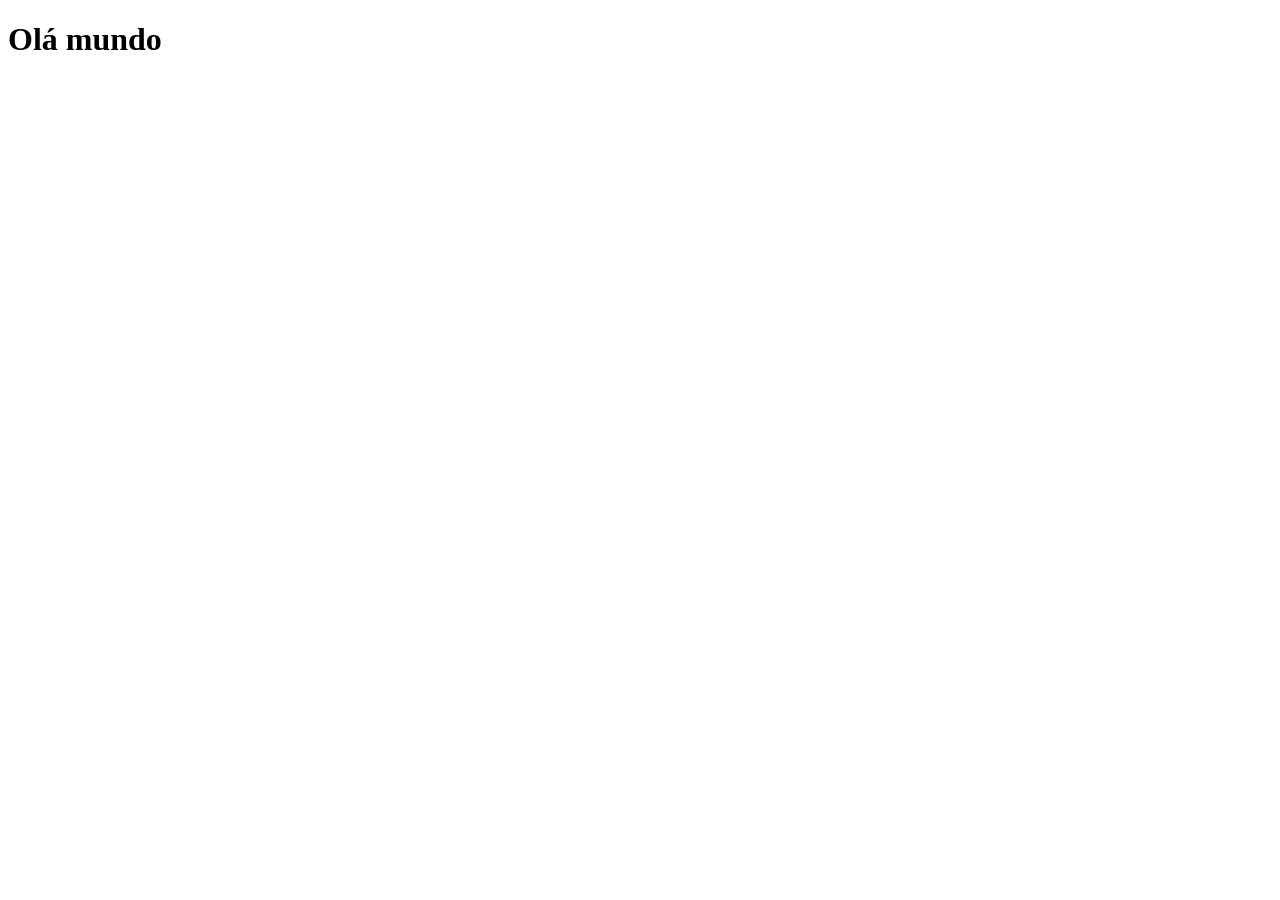
==== index.html @ 3ae0f40a "Aula - Olá Mundo" ====
<!DOCTYPE html>
<html lang="en">
<head>
    <meta charset="UTF-8">
    <meta name="viewport" content="width=, initial-scale=1.0">
    <title>Document</title>
</head>
<body>
    <h1>Olá mundo</h1>
</body>
</html>
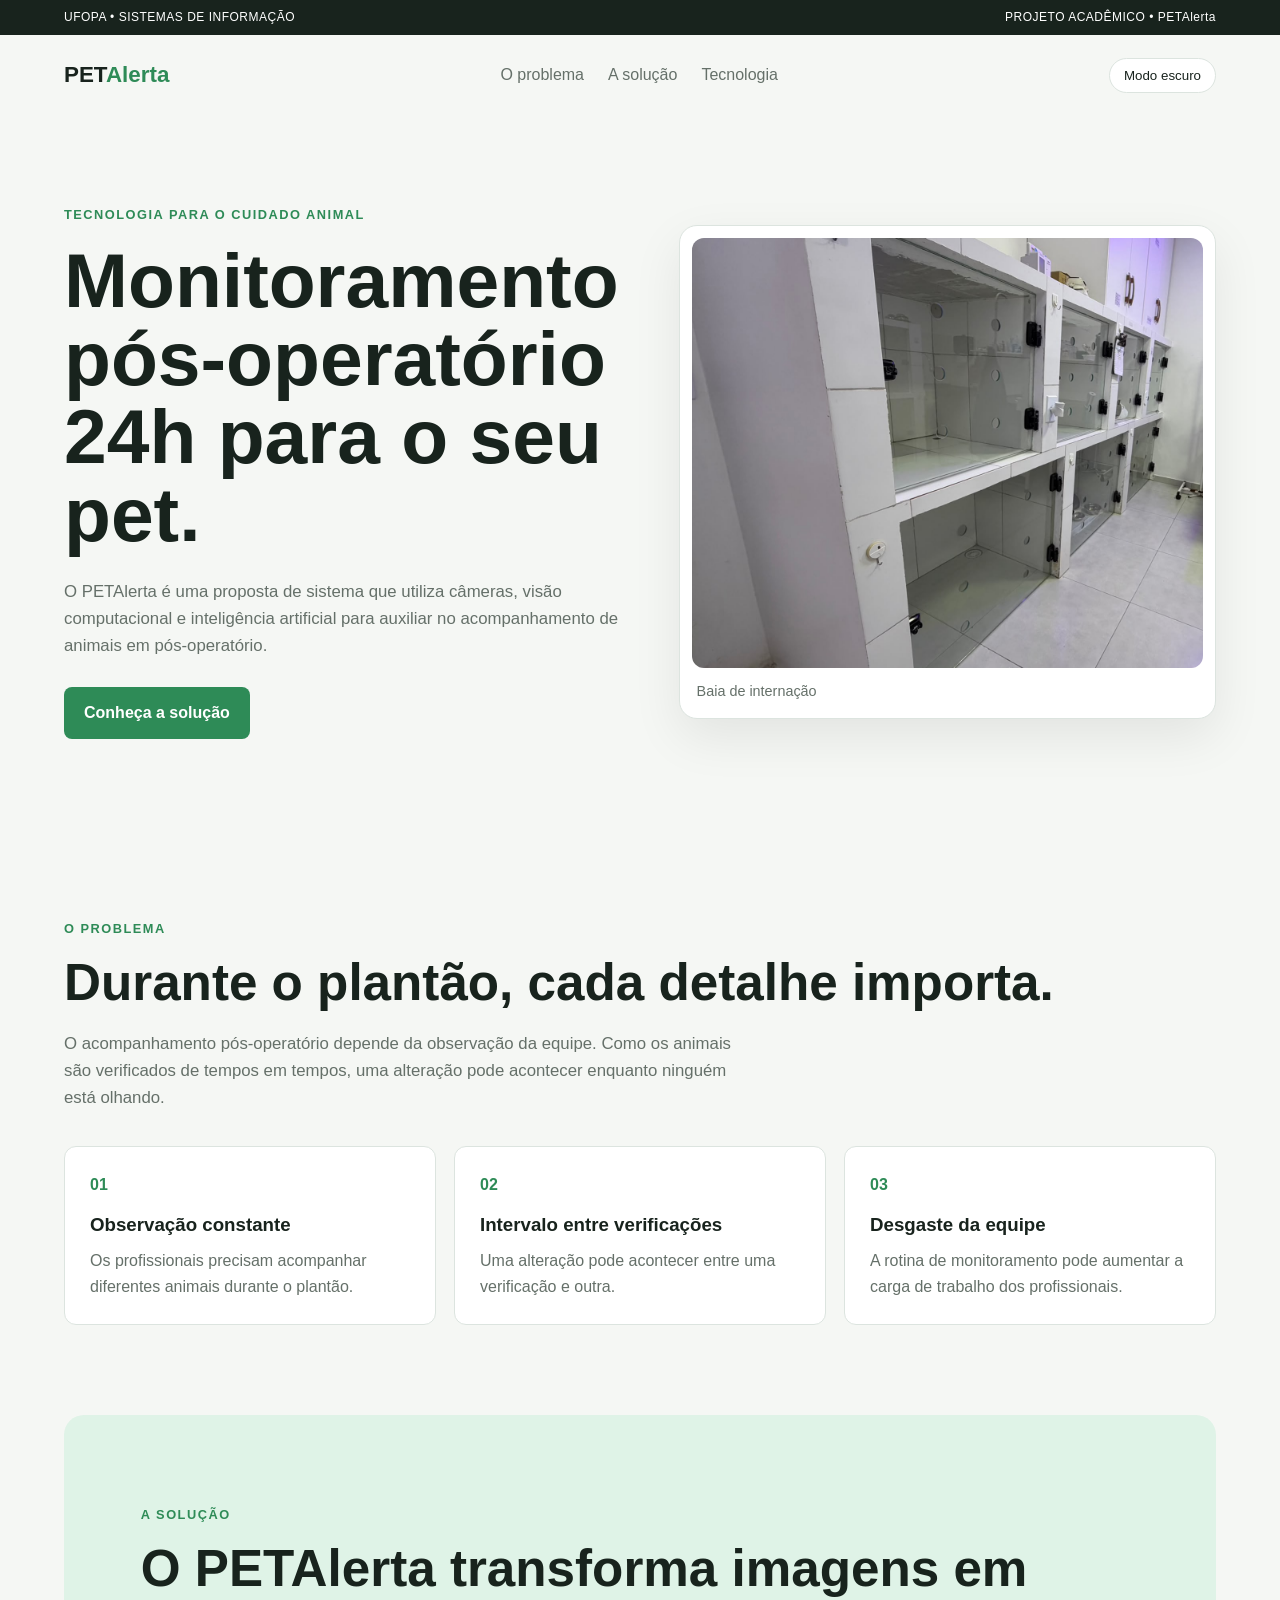
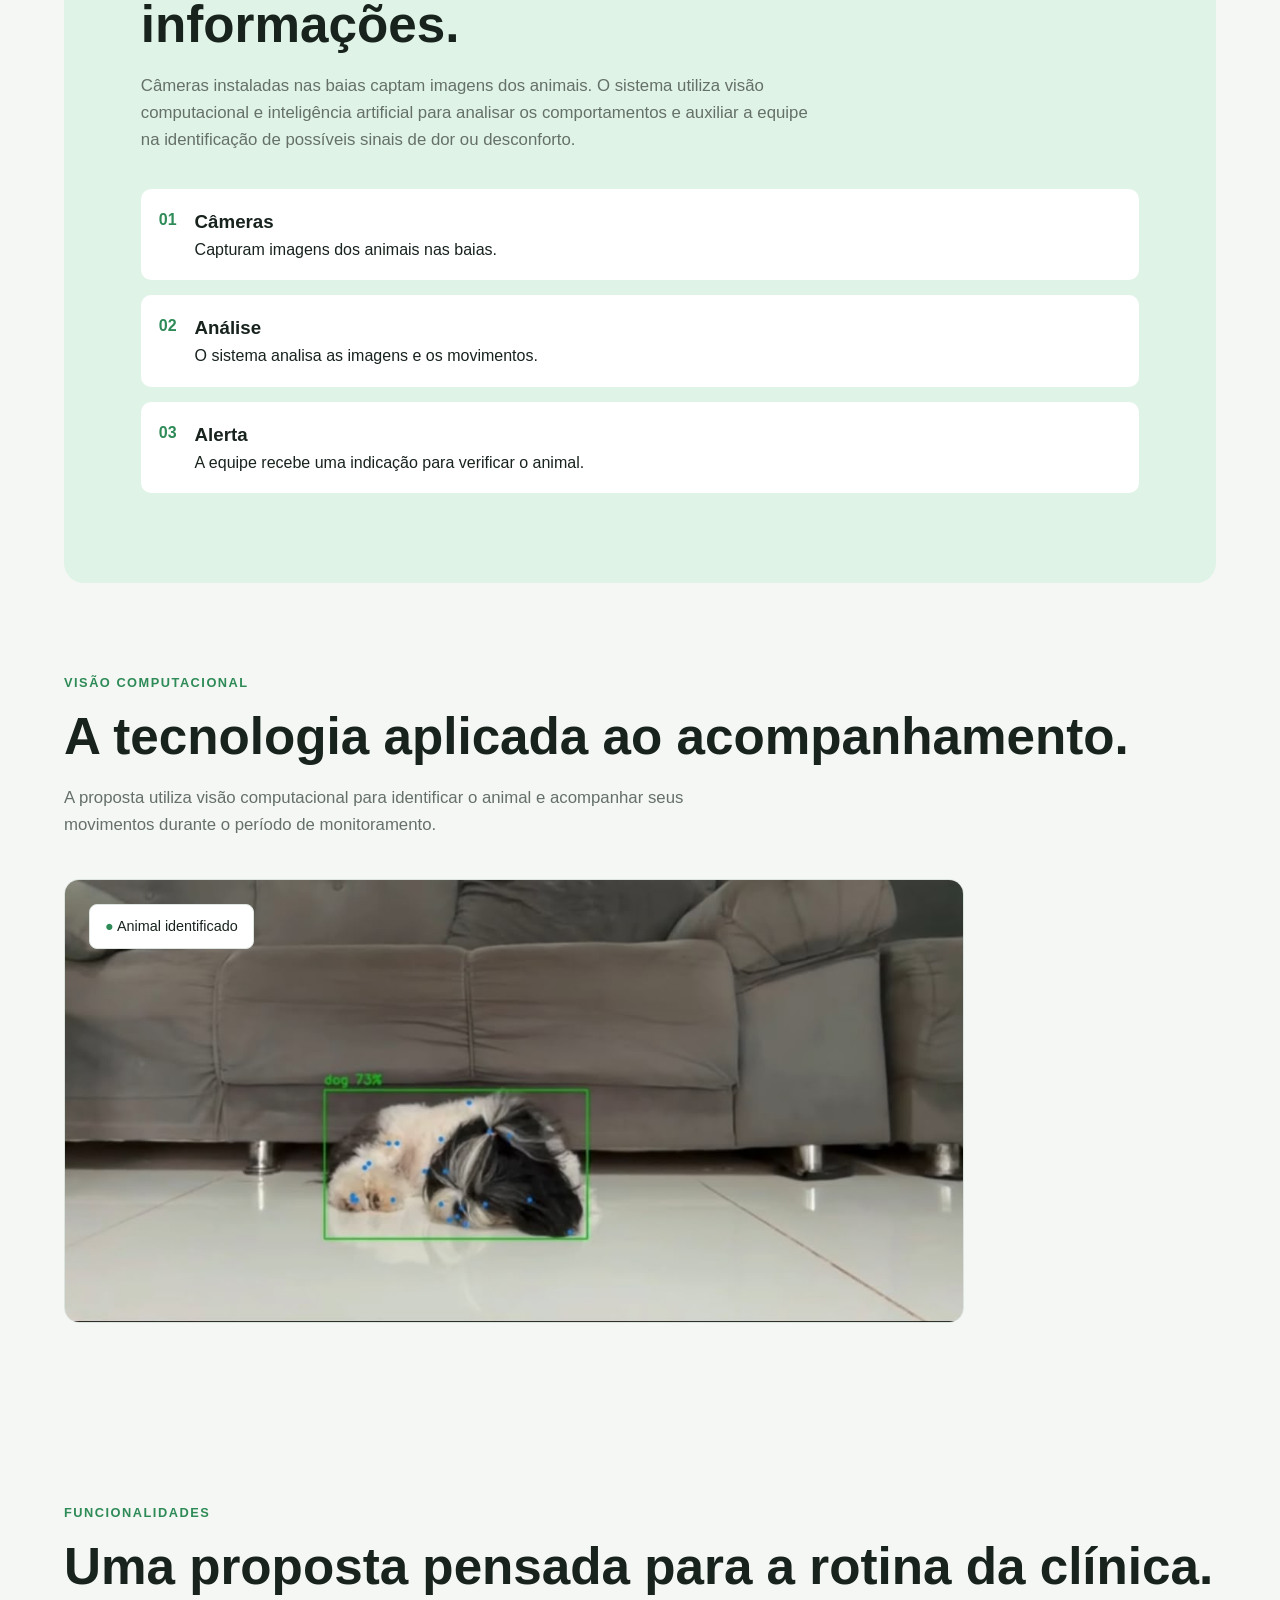
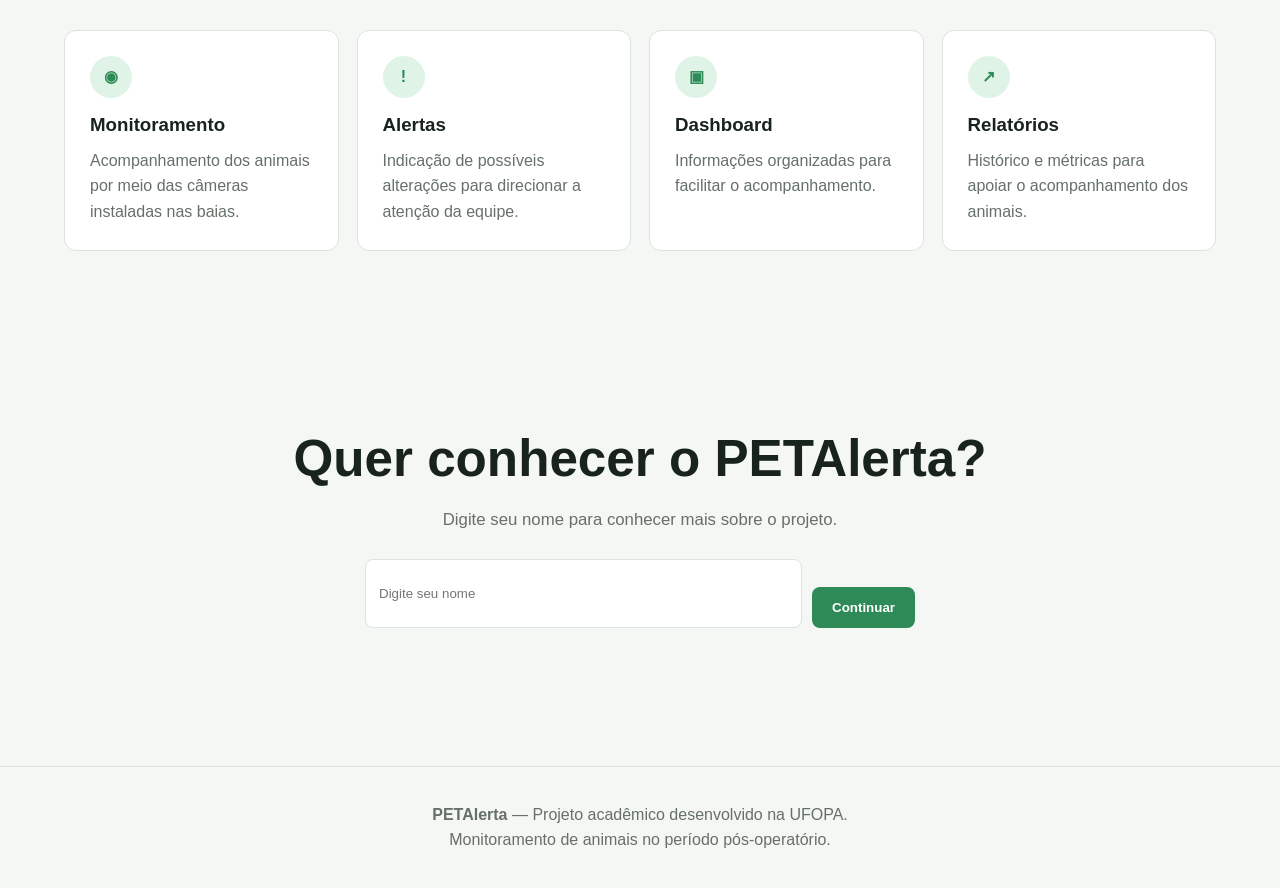
==== commit efa4b861: "Adiciona prova, landing page sobre o PETAlerta" ====
--- a/index.html
+++ b/index.html
@@ -1,11 +1,462 @@
 <!DOCTYPE html>
-<html lang="en">
+<html lang="pt-BR">
+
 <head>
+
+    <!-- Define a codificação -->
     <meta charset="UTF-8">
-    <meta name="viewport" content="width=, initial-scale=1.0">
-    <title>Document</title>
+
+    <!-- Adapta para celular -->
+    <meta name="viewport" content="width=device-width, initial-scale=1.0">
+
+    <!-- Título -->
+    <title>PETAlerta | Monitoramento Pós-Operatório</title>
+
+    <!-- Conecta o CSS -->
+    <link rel="stylesheet" href="estilo.css">
+
 </head>
+
 <body>
-    <h1>Olá mundo</h1>
+
+    <!-- Barra superior -->
+    <div class="barra-superior">
+
+        <div>
+            UFOPA • SISTEMAS DE INFORMAÇÃO
+        </div>
+
+        <div>
+            PROJETO ACADÊMICO • PETAlerta
+        </div>
+
+    </div>
+
+
+    <!-- Cabeçalho -->
+    <header class="cabecalho">
+
+        <!-- Logo -->
+        <a href="#inicio" class="logo">
+            PET<span>Alerta</span>
+        </a>
+
+        <!-- Menu -->
+        <nav class="menu">
+            <a href="#problema">O problema</a>
+            <a href="#solucao">A solução</a>
+            <a href="#tecnologia">Tecnologia</a>
+        </nav>
+
+        <!-- Botão do tema -->
+        <button id="botaoTema" class="botao-tema">
+            Modo escuro
+        </button>
+
+    </header>
+
+
+    <!-- Conteúdo principal -->
+    <main>
+
+        <!-- Apresentação -->
+        <section id="inicio" class="hero">
+
+            <div class="hero-texto">
+
+                <p class="etiqueta">
+                    TECNOLOGIA PARA O CUIDADO ANIMAL
+                </p>
+
+                <h1>
+                    Monitoramento pós-operatório 24h para o seu pet.
+                </h1>
+
+                <p class="descricao">
+                    O PETAlerta é uma proposta de sistema que utiliza câmeras,
+                    visão computacional e inteligência artificial para auxiliar
+                    no acompanhamento de animais em pós-operatório.
+                </p>
+
+                <a href="#solucao" class="botao-principal">
+                    Conheça a solução
+                </a>
+
+            </div>
+
+
+            <!-- Foto da baia -->
+            <div class="imagem-principal">
+
+                <img
+                    src="imagens/baia.jpeg"
+                    alt="Baia utilizada para internação de animais"
+                >
+
+                <div class="legenda-imagem">
+                    Baia de internação
+                </div>
+
+            </div>
+
+        </section>
+
+
+        <!-- Problema -->
+        <section id="problema" class="secao">
+
+            <p class="etiqueta">
+                O PROBLEMA
+            </p>
+
+            <h2>
+                Durante o plantão, cada detalhe importa.
+            </h2>
+
+            <p class="texto-secao">
+                O acompanhamento pós-operatório depende da observação
+                da equipe. Como os animais são verificados de tempos em
+                tempos, uma alteração pode acontecer enquanto ninguém
+                está olhando.
+            </p>
+
+
+            <div class="cards">
+
+                <article class="card">
+
+                    <span class="numero">
+                        01
+                    </span>
+
+                    <h3>
+                        Observação constante
+                    </h3>
+
+                    <p>
+                        Os profissionais precisam acompanhar diferentes
+                        animais durante o plantão.
+                    </p>
+
+                </article>
+
+
+                <article class="card">
+
+                    <span class="numero">
+                        02
+                    </span>
+
+                    <h3>
+                        Intervalo entre verificações
+                    </h3>
+
+                    <p>
+                        Uma alteração pode acontecer entre uma verificação
+                        e outra.
+                    </p>
+
+                </article>
+
+
+                <article class="card">
+
+                    <span class="numero">
+                        03
+                    </span>
+
+                    <h3>
+                        Desgaste da equipe
+                    </h3>
+
+                    <p>
+                        A rotina de monitoramento pode aumentar a carga
+                        de trabalho dos profissionais.
+                    </p>
+
+                </article>
+
+            </div>
+
+        </section>
+
+
+        <!-- Solução -->
+        <section id="solucao" class="secao destaque">
+
+            <p class="etiqueta">
+                A SOLUÇÃO
+            </p>
+
+            <h2>
+                O PETAlerta transforma imagens em informações.
+            </h2>
+
+            <p class="texto-secao">
+                Câmeras instaladas nas baias captam imagens dos animais.
+                O sistema utiliza visão computacional e inteligência
+                artificial para analisar os comportamentos e auxiliar
+                a equipe na identificação de possíveis sinais de dor
+                ou desconforto.
+            </p>
+
+
+            <!-- Etapas -->
+            <div class="passos">
+
+                <div class="passo">
+
+                    <span>
+                        01
+                    </span>
+
+                    <div>
+
+                        <h3>
+                            Câmeras
+                        </h3>
+
+                        <p>
+                            Capturam imagens dos animais nas baias.
+                        </p>
+
+                    </div>
+
+                </div>
+
+
+                <div class="passo">
+
+                    <span>
+                        02
+                    </span>
+
+                    <div>
+
+                        <h3>
+                            Análise
+                        </h3>
+
+                        <p>
+                            O sistema analisa as imagens e os movimentos.
+                        </p>
+
+                    </div>
+
+                </div>
+
+
+                <div class="passo">
+
+                    <span>
+                        03
+                    </span>
+
+                    <div>
+
+                        <h3>
+                            Alerta
+                        </h3>
+
+                        <p>
+                            A equipe recebe uma indicação para verificar
+                            o animal.
+                        </p>
+
+                    </div>
+
+                </div>
+
+            </div>
+
+        </section>
+
+
+        <!-- Tecnologia -->
+        <section id="tecnologia" class="secao">
+
+            <p class="etiqueta">
+                VISÃO COMPUTACIONAL
+            </p>
+
+            <h2>
+                A tecnologia aplicada ao acompanhamento.
+            </h2>
+
+            <p class="texto-secao">
+                A proposta utiliza visão computacional para identificar
+                o animal e acompanhar seus movimentos durante o período
+                de monitoramento.
+            </p>
+
+
+            <!-- Foto do cachorro -->
+            <div class="imagem-tecnologia">
+
+                <img
+                    src="imagens/cachorro.jpeg"
+                    alt="Cachorro sendo analisado pelo sistema de visão computacional"
+                >
+
+                <div class="marcador">
+
+                    <span>
+                        ●
+                    </span>
+
+                    Animal identificado
+
+                </div>
+
+            </div>
+
+        </section>
+
+
+        <!-- Funcionalidades -->
+        <section class="secao">
+
+            <p class="etiqueta">
+                FUNCIONALIDADES
+            </p>
+
+            <h2>
+                Uma proposta pensada para a rotina da clínica.
+            </h2>
+
+
+            <div class="cards funcionalidades">
+
+                <article class="card">
+
+                    <div class="icone">
+                        ◉
+                    </div>
+
+                    <h3>
+                        Monitoramento
+                    </h3>
+
+                    <p>
+                        Acompanhamento dos animais por meio das câmeras
+                        instaladas nas baias.
+                    </p>
+
+                </article>
+
+
+                <article class="card">
+
+                    <div class="icone">
+                        !
+                    </div>
+
+                    <h3>
+                        Alertas
+                    </h3>
+
+                    <p>
+                        Indicação de possíveis alterações para direcionar
+                        a atenção da equipe.
+                    </p>
+
+                </article>
+
+
+                <article class="card">
+
+                    <div class="icone">
+                        ▣
+                    </div>
+
+                    <h3>
+                        Dashboard
+                    </h3>
+
+                    <p>
+                        Informações organizadas para facilitar
+                        o acompanhamento.
+                    </p>
+
+                </article>
+
+
+                <article class="card">
+
+                    <div class="icone">
+                        ↗
+                    </div>
+
+                    <h3>
+                        Relatórios
+                    </h3>
+
+                    <p>
+                        Histórico e métricas para apoiar o acompanhamento
+                        dos animais.
+                    </p>
+
+                </article>
+
+            </div>
+
+        </section>
+
+
+        <!-- Área interativa -->
+        <section class="secao interacao">
+
+            <h2>
+                Quer conhecer o PETAlerta?
+            </h2>
+
+            <p class="texto-secao">
+                Digite seu nome para conhecer mais sobre o projeto.
+            </p>
+
+
+            <!-- Formulário -->
+            <form id="formulario" class="formulario">
+
+                <input
+                    id="nomeUsuario"
+                    type="text"
+                    placeholder="Digite seu nome"
+                >
+
+                <button
+                    type="submit"
+                    class="botao-principal"
+                >
+                    Continuar
+                </button>
+
+            </form>
+
+            <p id="mensagem" class="mensagem"></p>
+
+        </section>
+
+    </main>
+
+
+    <!-- Rodapé -->
+    <footer class="rodape">
+
+        <p>
+            <strong>PETAlerta</strong> — Projeto acadêmico desenvolvido na UFOPA.
+        </p>
+
+        <p>
+            Monitoramento de animais no período pós-operatório.
+        </p>
+
+    </footer>
+
+
+    <!-- Conecta o JavaScript -->
+    <script src="script.js"></script>
+
 </body>
+
 </html>
--- a/estilo.css
+++ b/estilo.css
@@ -0,0 +1,581 @@
+/* Remove margens padrão */
+* {
+    margin: 0;
+    padding: 0;
+    box-sizing: border-box;
+}
+
+
+/* Rolagem suave */
+html {
+    scroll-behavior: smooth;
+}
+
+
+/* Cores principais */
+:root {
+    --fundo: #f5f7f4;
+    --superficie: #ffffff;
+    --texto: #18231d;
+    --texto-suave: #657069;
+    --verde: #2e8b57;
+    --verde-claro: #dff3e7;
+    --borda: #dce4df;
+}
+
+
+/* Estilo geral */
+body {
+    font-family: Arial, Helvetica, sans-serif;
+    background: var(--fundo);
+    color: var(--texto);
+    line-height: 1.6;
+    transition: 0.3s;
+}
+
+
+/* Modo escuro */
+body.modo-escuro {
+    --fundo: #101613;
+    --superficie: #18211c;
+    --texto: #edf5ef;
+    --texto-suave: #b2beb6;
+    --verde: #69c78e;
+    --verde-claro: #203c2b;
+    --borda: #304139;
+}
+
+
+/* Barra superior */
+.barra-superior {
+    width: 100%;
+    padding: 8px 5%;
+
+    background: #18231d;
+    color: white;
+
+    display: flex;
+    justify-content: space-between;
+    align-items: center;
+
+    font-size: 0.75rem;
+    letter-spacing: 0.5px;
+}
+
+
+/* Barra no modo escuro */
+body.modo-escuro .barra-superior {
+    background: #0a0e0c;
+}
+
+
+/* Cabeçalho */
+.cabecalho {
+    width: 90%;
+    max-width: 1180px;
+    margin: auto;
+    padding: 22px 0;
+
+    display: flex;
+    align-items: center;
+    justify-content: space-between;
+
+    gap: 20px;
+}
+
+
+/* Logo */
+.logo {
+    color: var(--texto);
+    font-size: 1.4rem;
+    font-weight: 800;
+    text-decoration: none;
+}
+
+
+/* Cor da logo */
+.logo span {
+    color: var(--verde);
+}
+
+
+/* Menu */
+.menu {
+    display: flex;
+    gap: 24px;
+}
+
+
+/* Links */
+.menu a {
+    color: var(--texto-suave);
+    text-decoration: none;
+}
+
+
+/* Efeito dos links */
+.menu a:hover {
+    color: var(--verde);
+}
+
+
+/* Botão do tema */
+.botao-tema {
+    border: 1px solid var(--borda);
+    background: var(--superficie);
+    color: var(--texto);
+
+    padding: 9px 14px;
+    border-radius: 20px;
+
+    cursor: pointer;
+}
+
+
+/* Hero */
+.hero,
+.secao {
+    width: 90%;
+    max-width: 1180px;
+    margin: auto;
+    padding: 90px 0;
+}
+
+
+/* Hero em duas colunas */
+.hero {
+    min-height: 650px;
+
+    display: grid;
+    grid-template-columns: 1fr 1fr;
+
+    align-items: center;
+
+    gap: 60px;
+}
+
+
+/* Etiquetas */
+.etiqueta {
+    color: var(--verde);
+
+    font-size: 0.8rem;
+    font-weight: bold;
+
+    letter-spacing: 1.5px;
+
+    margin-bottom: 15px;
+}
+
+
+/* Título principal */
+.hero h1 {
+    font-size: clamp(2.5rem, 6vw, 5rem);
+
+    line-height: 1.02;
+
+    margin-bottom: 25px;
+}
+
+
+/* Texto */
+.descricao,
+.texto-secao {
+    color: var(--texto-suave);
+
+    max-width: 680px;
+
+    font-size: 1.05rem;
+}
+
+
+/* Botão principal */
+.botao-principal {
+    display: inline-block;
+
+    margin-top: 28px;
+
+    border: none;
+    border-radius: 8px;
+
+    padding: 13px 20px;
+
+    background: var(--verde);
+    color: white;
+
+    font-weight: bold;
+    text-decoration: none;
+
+    cursor: pointer;
+}
+
+
+/* Imagem principal */
+.imagem-principal {
+    position: relative;
+
+    background: var(--superficie);
+
+    border: 1px solid var(--borda);
+
+    border-radius: 18px;
+
+    padding: 12px;
+
+    box-shadow: 0 18px 50px rgba(0, 0, 0, 0.08);
+}
+
+
+/* Foto da baia */
+.imagem-principal img {
+    width: 100%;
+    height: 430px;
+
+    object-fit: cover;
+
+    border-radius: 12px;
+
+    display: block;
+}
+
+
+/* Legenda */
+.legenda-imagem {
+    padding: 12px 5px 3px;
+
+    color: var(--texto-suave);
+
+    font-size: 0.9rem;
+}
+
+
+/* Títulos */
+h2 {
+    font-size: clamp(2rem, 4vw, 3.5rem);
+
+    line-height: 1.1;
+
+    margin-bottom: 20px;
+}
+
+
+/* Cards */
+.cards {
+    margin-top: 35px;
+
+    display: grid;
+
+    grid-template-columns: repeat(3, 1fr);
+
+    gap: 18px;
+}
+
+
+/* Card */
+.card {
+    background: var(--superficie);
+
+    border: 1px solid var(--borda);
+
+    border-radius: 12px;
+
+    padding: 25px;
+}
+
+
+/* Número */
+.numero {
+    color: var(--verde);
+
+    font-weight: bold;
+}
+
+
+/* Título dos cards */
+.card h3 {
+    margin: 12px 0 8px;
+}
+
+
+/* Texto dos cards */
+.card p {
+    color: var(--texto-suave);
+}
+
+
+/* Seção da solução */
+.destaque {
+    background: var(--verde-claro);
+
+    border-radius: 20px;
+
+    padding-left: 6%;
+    padding-right: 6%;
+}
+
+
+/* Passos */
+.passos {
+    margin-top: 35px;
+
+    display: grid;
+
+    gap: 15px;
+}
+
+
+/* Cada passo */
+.passo {
+    display: flex;
+
+    gap: 18px;
+
+    align-items: flex-start;
+
+    padding: 18px;
+
+    background: var(--superficie);
+
+    border-radius: 10px;
+}
+
+
+/* Número dos passos */
+.passo > span {
+    color: var(--verde);
+
+    font-weight: bold;
+}
+
+
+/* Imagem da tecnologia */
+.imagem-tecnologia {
+    position: relative;
+
+    margin-top: 40px;
+
+    max-width: 900px;
+}
+
+
+/* Foto do cachorro */
+.imagem-tecnologia img {
+    width: 100%;
+
+    max-height: 550px;
+
+    object-fit: contain;
+
+    display: block;
+
+    border-radius: 15px;
+
+    background: var(--superficie);
+
+    border: 1px solid var(--borda);
+}
+
+
+/* Marcador */
+.marcador {
+    position: absolute;
+
+    top: 25px;
+    left: 25px;
+
+    background: var(--superficie);
+
+    color: var(--texto);
+
+    padding: 10px 15px;
+
+    border-radius: 8px;
+
+    border: 1px solid var(--borda);
+
+    font-size: 0.9rem;
+}
+
+
+/* Ponto do marcador */
+.marcador span {
+    color: var(--verde);
+}
+
+
+/* Quatro cards */
+.funcionalidades {
+    grid-template-columns: repeat(4, 1fr);
+}
+
+
+/* Ícones */
+.icone {
+    width: 42px;
+    height: 42px;
+
+    border-radius: 50%;
+
+    background: var(--verde-claro);
+
+    color: var(--verde);
+
+    display: grid;
+
+    place-items: center;
+
+    font-weight: bold;
+}
+
+
+/* Centraliza interação */
+.interacao {
+    text-align: center;
+}
+
+
+/* Centraliza texto */
+.interacao .texto-secao {
+    margin: auto;
+}
+
+
+/* Formulário */
+.formulario {
+    max-width: 550px;
+
+    margin: 25px auto 0;
+
+    display: flex;
+
+    gap: 10px;
+}
+
+
+/* Campo */
+.formulario input {
+    flex: 1;
+
+    border: 1px solid var(--borda);
+
+    background: var(--superficie);
+
+    color: var(--texto);
+
+    border-radius: 8px;
+
+    padding: 13px;
+
+    outline: none;
+}
+
+
+/* Mensagem */
+.mensagem {
+    min-height: 30px;
+
+    margin-top: 18px;
+
+    color: var(--verde);
+
+    font-weight: bold;
+}
+
+
+/* Página do projeto */
+.pagina-projeto {
+    max-width: 850px;
+}
+
+
+/* Título da página */
+.pagina-projeto h1 {
+    font-size: clamp(2.5rem, 5vw, 4rem);
+
+    margin-bottom: 50px;
+}
+
+
+/* Títulos internos */
+.pagina-projeto h2 {
+    margin-top: 45px;
+}
+
+
+/* Texto da página */
+.pagina-projeto .texto-secao {
+    margin-top: 15px;
+}
+
+
+/* Resumo */
+.resumo-projeto {
+    margin-top: 35px;
+
+    background: var(--verde-claro);
+}
+
+
+/* Botão voltar */
+.voltar {
+    margin-top: 40px;
+}
+
+
+/* Rodapé */
+.rodape {
+    padding: 35px 5%;
+
+    text-align: center;
+
+    color: var(--texto-suave);
+
+    border-top: 1px solid var(--borda);
+}
+
+
+/* Responsividade */
+@media (max-width: 850px) {
+
+    .barra-superior {
+        flex-direction: column;
+
+        gap: 3px;
+
+        text-align: center;
+    }
+
+
+    .hero {
+        grid-template-columns: 1fr;
+
+        gap: 40px;
+    }
+
+
+    .menu {
+        display: none;
+    }
+
+
+    .cards,
+    .funcionalidades {
+        grid-template-columns: 1fr;
+    }
+
+
+    .formulario {
+        flex-direction: column;
+    }
+
+
+    .imagem-principal img {
+        height: 300px;
+    }
+
+
+    .cabecalho {
+        flex-wrap: wrap;
+    }
+
+}
